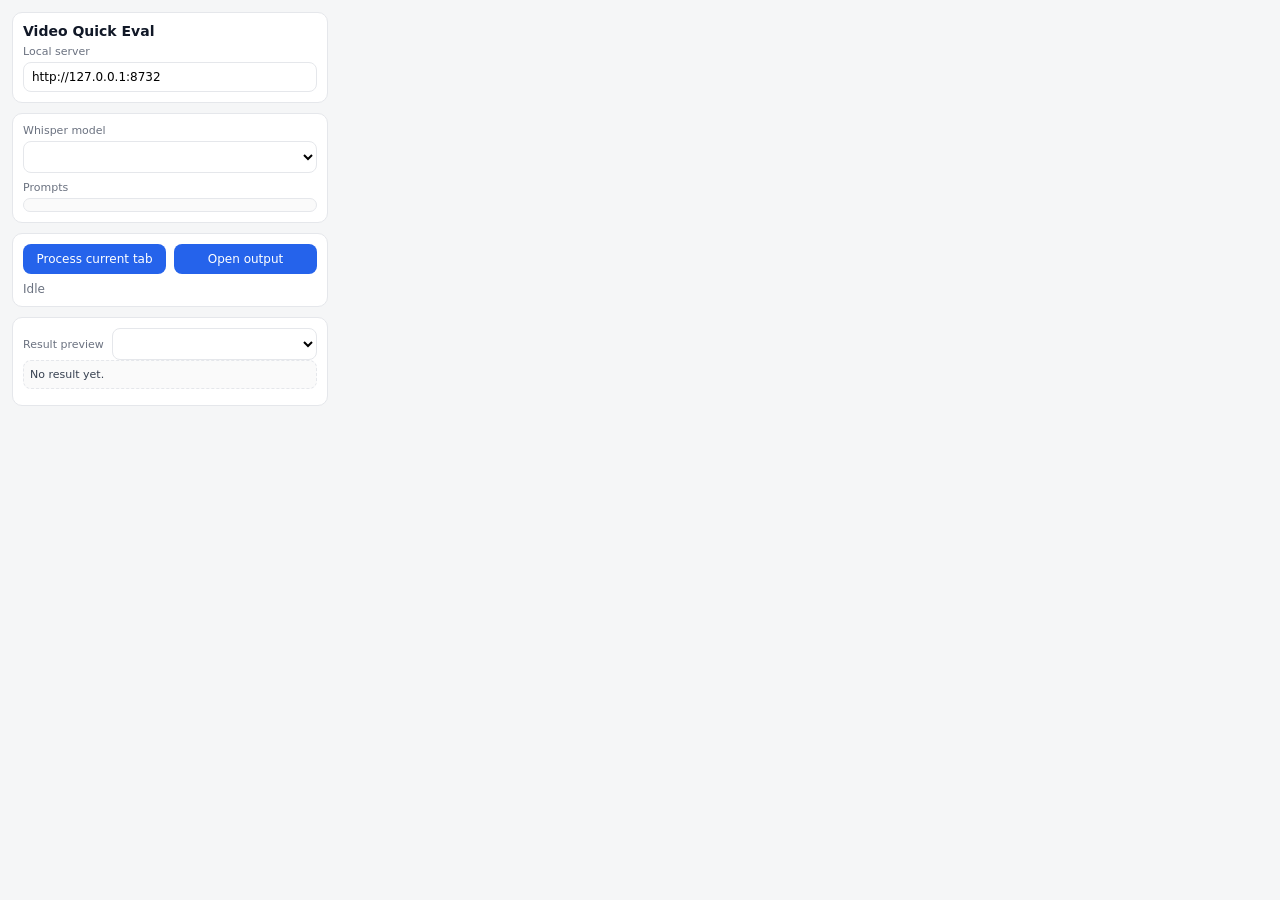
==== extension/popup.html @ 0a103cf3 "chore: initialize VideoInsightForge with V2 pipeline" ====
<!doctype html>
<html>
  <head>
    <meta charset="utf-8" />
    <title>Video Quick Eval</title>
    <style>
      :root {
        color-scheme: light;
        --bg: #f5f6f7;
        --panel: #ffffff;
        --text: #111827;
        --sub: #6b7280;
        --accent: #2563eb;
        --danger: #dc2626;
        --border: #e5e7eb;
      }
      * {
        box-sizing: border-box;
        font-family: "Segoe UI", system-ui, sans-serif;
      }
      body {
        margin: 0;
        background: var(--bg);
        color: var(--text);
        width: 340px;
      }
      .wrap {
        padding: 12px;
      }
      .card {
        background: var(--panel);
        border: 1px solid var(--border);
        border-radius: 10px;
        padding: 10px;
        margin-bottom: 10px;
      }
      h1 {
        margin: 0 0 6px 0;
        font-size: 14px;
      }
      label {
        font-size: 11px;
        color: var(--sub);
        display: block;
        margin-bottom: 4px;
      }
      input {
        width: 100%;
        padding: 7px 8px;
        border-radius: 8px;
        border: 1px solid var(--border);
        font-size: 12px;
      }
      button {
        width: 100%;
        border: none;
        background: var(--accent);
        color: white;
        padding: 8px 10px;
        border-radius: 8px;
        font-size: 12px;
        cursor: pointer;
      }
      button:disabled {
        background: #93c5fd;
        cursor: default;
      }
      .row {
        display: flex;
        gap: 8px;
      }
      select {
        width: 100%;
        padding: 7px 8px;
        border-radius: 8px;
        border: 1px solid var(--border);
        font-size: 12px;
        background: white;
      }
      .row button {
        flex: 1;
      }
      .status {
        font-size: 12px;
        color: var(--sub);
        white-space: pre-wrap;
      }
      .error {
        color: var(--danger);
      }
      .preview {
        font-size: 11px;
        line-height: 1.4;
        color: #374151;
        white-space: pre-wrap;
        max-height: 140px;
        overflow: auto;
        border: 1px dashed var(--border);
        padding: 6px;
        border-radius: 8px;
        background: #fafafa;
      }
      .path {
        font-size: 11px;
        color: var(--sub);
        word-break: break-all;
      }
      .prompt-list {
        border: 1px solid var(--border);
        border-radius: 8px;
        padding: 6px;
        max-height: 140px;
        overflow: auto;
        background: #fafafa;
        font-size: 12px;
      }
      .prompt-item {
        display: flex;
        align-items: center;
        gap: 6px;
        margin-bottom: 4px;
      }
    </style>
  </head>
  <body>
    <div class="wrap">
      <div class="card">
        <h1>Video Quick Eval</h1>
        <label for="serverUrl">Local server</label>
        <input id="serverUrl" type="text" placeholder="http://127.0.0.1:8732" />
      </div>

      <div class="card">
        <label for="modelSize">Whisper model</label>
        <select id="modelSize"></select>
        <label style="margin-top: 8px;">Prompts</label>
        <div id="promptList" class="prompt-list"></div>
      </div>

      <div class="card">
        <div class="row">
          <button id="runBtn">Process current tab</button>
          <button id="openBtn" title="Open output folder">Open output</button>
        </div>
        <div id="status" class="status" style="margin-top: 8px;">Idle</div>
      </div>

      <div class="card">
        <div class="row" style="align-items: center;">
          <label style="margin: 0;">Result preview</label>
          <select id="previewType" style="width: auto; flex: 1;"></select>
        </div>
        <div id="preview" class="preview">No result yet.</div>
        <div id="paths" class="path" style="margin-top: 6px;"></div>
      </div>
    </div>
    <script src="popup.js"></script>
  </body>
</html>
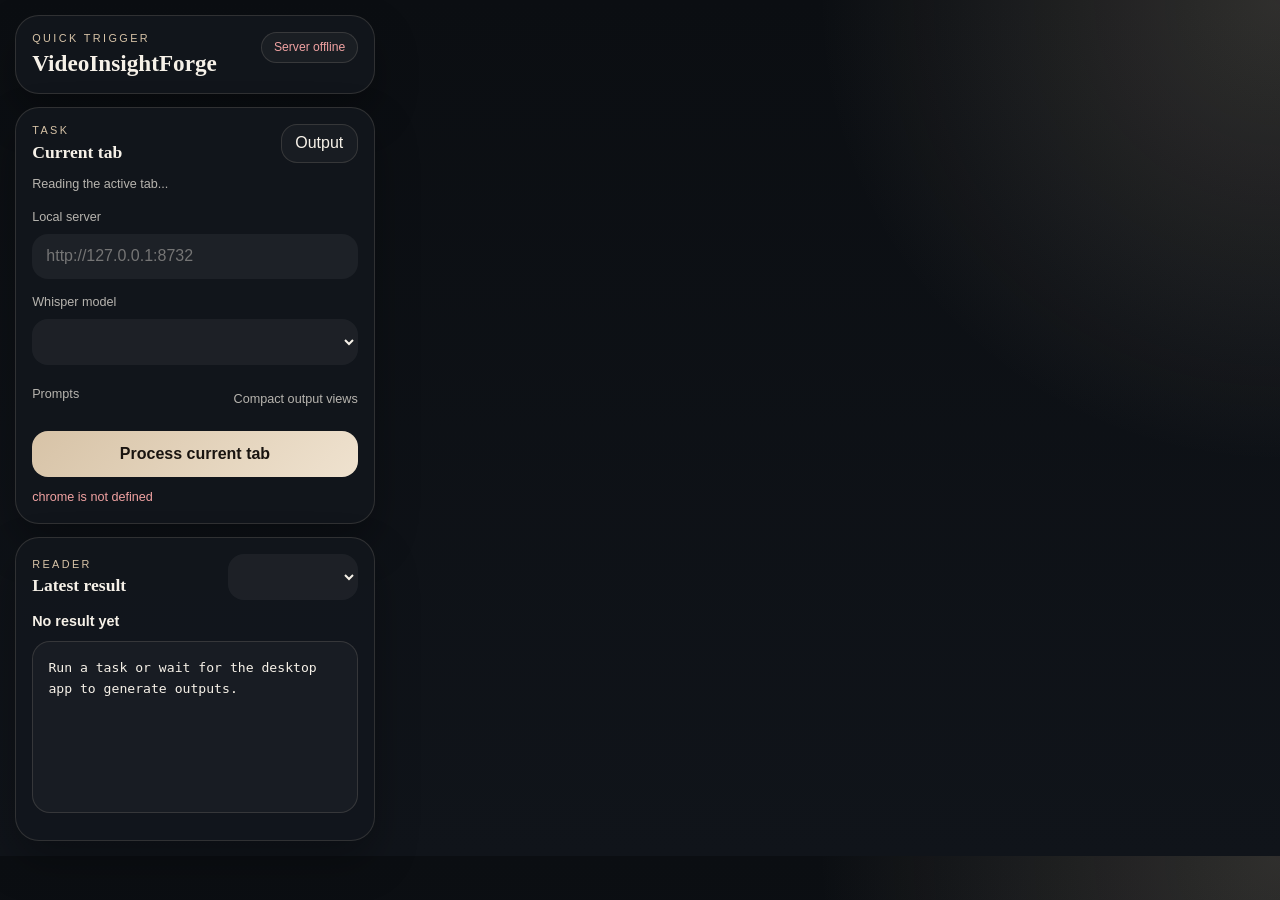
==== commit 90ad2d63: "Refine CRISPE prompt generation" ====
--- a/extension/popup.html
+++ b/extension/popup.html
@@ -1,159 +1,69 @@
 <!doctype html>
-<html>
+<html lang="zh-CN">
   <head>
     <meta charset="utf-8" />
-    <title>Video Quick Eval</title>
-    <style>
-      :root {
-        color-scheme: light;
-        --bg: #f5f6f7;
-        --panel: #ffffff;
-        --text: #111827;
-        --sub: #6b7280;
-        --accent: #2563eb;
-        --danger: #dc2626;
-        --border: #e5e7eb;
-      }
-      * {
-        box-sizing: border-box;
-        font-family: "Segoe UI", system-ui, sans-serif;
-      }
-      body {
-        margin: 0;
-        background: var(--bg);
-        color: var(--text);
-        width: 340px;
-      }
-      .wrap {
-        padding: 12px;
-      }
-      .card {
-        background: var(--panel);
-        border: 1px solid var(--border);
-        border-radius: 10px;
-        padding: 10px;
-        margin-bottom: 10px;
-      }
-      h1 {
-        margin: 0 0 6px 0;
-        font-size: 14px;
-      }
-      label {
-        font-size: 11px;
-        color: var(--sub);
-        display: block;
-        margin-bottom: 4px;
-      }
-      input {
-        width: 100%;
-        padding: 7px 8px;
-        border-radius: 8px;
-        border: 1px solid var(--border);
-        font-size: 12px;
-      }
-      button {
-        width: 100%;
-        border: none;
-        background: var(--accent);
-        color: white;
-        padding: 8px 10px;
-        border-radius: 8px;
-        font-size: 12px;
-        cursor: pointer;
-      }
-      button:disabled {
-        background: #93c5fd;
-        cursor: default;
-      }
-      .row {
-        display: flex;
-        gap: 8px;
-      }
-      select {
-        width: 100%;
-        padding: 7px 8px;
-        border-radius: 8px;
-        border: 1px solid var(--border);
-        font-size: 12px;
-        background: white;
-      }
-      .row button {
-        flex: 1;
-      }
-      .status {
-        font-size: 12px;
-        color: var(--sub);
-        white-space: pre-wrap;
-      }
-      .error {
-        color: var(--danger);
-      }
-      .preview {
-        font-size: 11px;
-        line-height: 1.4;
-        color: #374151;
-        white-space: pre-wrap;
-        max-height: 140px;
-        overflow: auto;
-        border: 1px dashed var(--border);
-        padding: 6px;
-        border-radius: 8px;
-        background: #fafafa;
-      }
-      .path {
-        font-size: 11px;
-        color: var(--sub);
-        word-break: break-all;
-      }
-      .prompt-list {
-        border: 1px solid var(--border);
-        border-radius: 8px;
-        padding: 6px;
-        max-height: 140px;
-        overflow: auto;
-        background: #fafafa;
-        font-size: 12px;
-      }
-      .prompt-item {
-        display: flex;
-        align-items: center;
-        gap: 6px;
-        margin-bottom: 4px;
-      }
-    </style>
+    <meta name="viewport" content="width=device-width, initial-scale=1" />
+    <title>VideoInsightForge</title>
+    <link rel="stylesheet" href="popup.css" />
   </head>
   <body>
-    <div class="wrap">
-      <div class="card">
-        <h1>Video Quick Eval</h1>
-        <label for="serverUrl">Local server</label>
-        <input id="serverUrl" type="text" placeholder="http://127.0.0.1:8732" />
-      </div>
+    <div class="popup-shell">
+      <header class="hero-card">
+        <div>
+          <p class="eyebrow">Quick Trigger</p>
+          <h1>VideoInsightForge</h1>
+        </div>
+        <span id="healthChip" class="status-chip muted">Connecting</span>
+      </header>
 
-      <div class="card">
-        <label for="modelSize">Whisper model</label>
-        <select id="modelSize"></select>
-        <label style="margin-top: 8px;">Prompts</label>
-        <div id="promptList" class="prompt-list"></div>
-      </div>
+      <section class="panel">
+        <div class="section-head">
+          <div>
+            <p class="eyebrow">Task</p>
+            <h2>Current tab</h2>
+          </div>
+          <button id="openBtn" class="ghost-button">Output</button>
+        </div>
 
-      <div class="card">
-        <div class="row">
-          <button id="runBtn">Process current tab</button>
-          <button id="openBtn" title="Open output folder">Open output</button>
+        <p id="tabMeta" class="support-copy">Reading the active tab...</p>
+
+        <label class="field-stack">
+          <span class="field-label">Local server</span>
+          <input id="serverUrl" class="text-input" type="text" placeholder="http://127.0.0.1:8732" />
+        </label>
+
+        <label class="field-stack">
+          <span class="field-label">Whisper model</span>
+          <select id="modelSize" class="select-input"></select>
+        </label>
+
+        <div class="field-stack">
+          <div class="split-row">
+            <span class="field-label">Prompts</span>
+            <span class="support-copy">Compact output views</span>
+          </div>
+          <div id="promptList" class="prompt-list"></div>
         </div>
-        <div id="status" class="status" style="margin-top: 8px;">Idle</div>
-      </div>
 
-      <div class="card">
-        <div class="row" style="align-items: center;">
-          <label style="margin: 0;">Result preview</label>
-          <select id="previewType" style="width: auto; flex: 1;"></select>
+        <button id="runBtn" class="primary-button">Process current tab</button>
+        <p id="status" class="support-copy">Idle</p>
+      </section>
+
+      <section class="panel">
+        <div class="section-head">
+          <div>
+            <p class="eyebrow">Reader</p>
+            <h2>Latest result</h2>
+          </div>
+          <select id="previewType" class="select-input compact-select"></select>
         </div>
-        <div id="preview" class="preview">No result yet.</div>
-        <div id="paths" class="path" style="margin-top: 6px;"></div>
-      </div>
+
+        <p id="resultTitle" class="result-title">No result yet</p>
+        <pre id="preview" class="preview-box">Run a task or wait for the desktop app to generate outputs.</pre>
+        <div id="paths" class="path-list"></div>
+      </section>
     </div>
+
     <script src="popup.js"></script>
   </body>
 </html>
--- a/extension/popup.css
+++ b/extension/popup.css
@@ -0,0 +1,245 @@
+:root {
+  color-scheme: dark;
+  --bg: #0d1014;
+  --panel: rgba(18, 22, 29, 0.96);
+  --line: rgba(234, 220, 196, 0.14);
+  --line-strong: rgba(234, 220, 196, 0.24);
+  --text: #f6f1e8;
+  --text-soft: rgba(246, 241, 232, 0.72);
+  --text-faint: rgba(246, 241, 232, 0.5);
+  --accent: #d7c3a7;
+  --accent-strong: #efe2cf;
+  --success: #a6d6b4;
+  --danger: #f1a2a2;
+  --font-body: "Aptos", "Microsoft YaHei UI", "Segoe UI", sans-serif;
+  --font-display: "Palatino Linotype", "Times New Roman", serif;
+  --font-mono: "Cascadia Mono", "Consolas", monospace;
+}
+
+* {
+  box-sizing: border-box;
+}
+
+body {
+  margin: 0;
+  width: 390px;
+  min-height: 560px;
+  background:
+    radial-gradient(circle at top right, rgba(215, 195, 167, 0.18), transparent 30%),
+    linear-gradient(180deg, #0b0e12 0%, #10141a 100%);
+  color: var(--text);
+  font-family: var(--font-body);
+}
+
+button,
+input,
+select {
+  font: inherit;
+}
+
+.popup-shell {
+  padding: 0.95rem;
+  display: flex;
+  flex-direction: column;
+  gap: 0.8rem;
+}
+
+.hero-card,
+.panel {
+  border: 1px solid var(--line);
+  border-radius: 24px;
+  background: var(--panel);
+  box-shadow: 0 20px 44px rgba(0, 0, 0, 0.28);
+}
+
+.hero-card {
+  padding: 1rem;
+  display: flex;
+  align-items: flex-start;
+  justify-content: space-between;
+  gap: 1rem;
+}
+
+.panel {
+  padding: 1rem;
+}
+
+.eyebrow {
+  margin: 0 0 0.35rem;
+  color: var(--accent);
+  font-size: 0.68rem;
+  letter-spacing: 0.22em;
+  text-transform: uppercase;
+}
+
+h1,
+h2 {
+  margin: 0;
+  font-family: var(--font-display);
+  font-weight: 600;
+}
+
+h1 {
+  font-size: 1.45rem;
+}
+
+h2 {
+  font-size: 1.1rem;
+}
+
+.section-head,
+.split-row {
+  display: flex;
+  justify-content: space-between;
+  gap: 0.8rem;
+  align-items: center;
+}
+
+.field-stack {
+  display: flex;
+  flex-direction: column;
+  gap: 0.42rem;
+  margin-top: 0.9rem;
+}
+
+.field-label,
+.support-copy {
+  color: var(--text-soft);
+  font-size: 0.79rem;
+  line-height: 1.5;
+}
+
+.support-copy {
+  margin: 0.7rem 0 0;
+}
+
+.text-input,
+.select-input {
+  width: 100%;
+  border: 1px solid transparent;
+  border-radius: 16px;
+  background: rgba(255, 255, 255, 0.05);
+  color: var(--text);
+  padding: 0.78rem 0.82rem;
+  outline: none;
+}
+
+.compact-select {
+  width: 130px;
+}
+
+.primary-button,
+.ghost-button,
+.prompt-item {
+  border-radius: 16px;
+  transition: transform 160ms ease, border-color 160ms ease, background 160ms ease;
+}
+
+.primary-button {
+  width: 100%;
+  border: none;
+  background: linear-gradient(135deg, var(--accent), var(--accent-strong));
+  color: #191410;
+  padding: 0.88rem 1rem;
+  margin-top: 0.95rem;
+  cursor: pointer;
+  font-weight: 700;
+}
+
+.ghost-button {
+  border: 1px solid var(--line);
+  background: rgba(255, 255, 255, 0.03);
+  color: var(--text);
+  padding: 0.62rem 0.85rem;
+  cursor: pointer;
+}
+
+.primary-button:hover:not(:disabled),
+.ghost-button:hover,
+.prompt-item:hover {
+  transform: translateY(-1px);
+}
+
+.primary-button:disabled {
+  opacity: 0.5;
+  cursor: default;
+}
+
+.status-chip {
+  display: inline-flex;
+  align-items: center;
+  min-height: 1.9rem;
+  padding: 0.28rem 0.72rem;
+  border-radius: 999px;
+  border: 1px solid var(--line);
+  font-size: 0.76rem;
+  background: rgba(255, 255, 255, 0.04);
+}
+
+.status-chip.success {
+  color: var(--success);
+}
+
+.status-chip.error {
+  color: var(--danger);
+}
+
+.status-chip.muted {
+  color: var(--text-soft);
+}
+
+.prompt-list {
+  display: grid;
+  grid-template-columns: repeat(2, minmax(0, 1fr));
+  gap: 0.55rem;
+}
+
+.prompt-item {
+  display: flex;
+  gap: 0.5rem;
+  align-items: center;
+  padding: 0.7rem;
+  border: 1px solid var(--line);
+  background: rgba(255, 255, 255, 0.03);
+  color: var(--text);
+}
+
+.prompt-item input {
+  accent-color: var(--accent);
+}
+
+.preview-box {
+  margin: 0.75rem 0 0;
+  min-height: 172px;
+  max-height: 220px;
+  overflow: auto;
+  padding: 0.95rem;
+  border-radius: 18px;
+  border: 1px solid var(--line);
+  background: rgba(255, 255, 255, 0.03);
+  color: var(--text);
+  white-space: pre-wrap;
+  font-family: var(--font-mono);
+  line-height: 1.6;
+  font-size: 0.82rem;
+}
+
+.result-title {
+  margin: 0.8rem 0 0;
+  font-size: 0.9rem;
+  font-weight: 600;
+}
+
+.path-list {
+  margin-top: 0.7rem;
+  display: flex;
+  flex-direction: column;
+  gap: 0.4rem;
+}
+
+.path-item {
+  color: var(--text-faint);
+  font-size: 0.73rem;
+  line-height: 1.45;
+  word-break: break-all;
+}
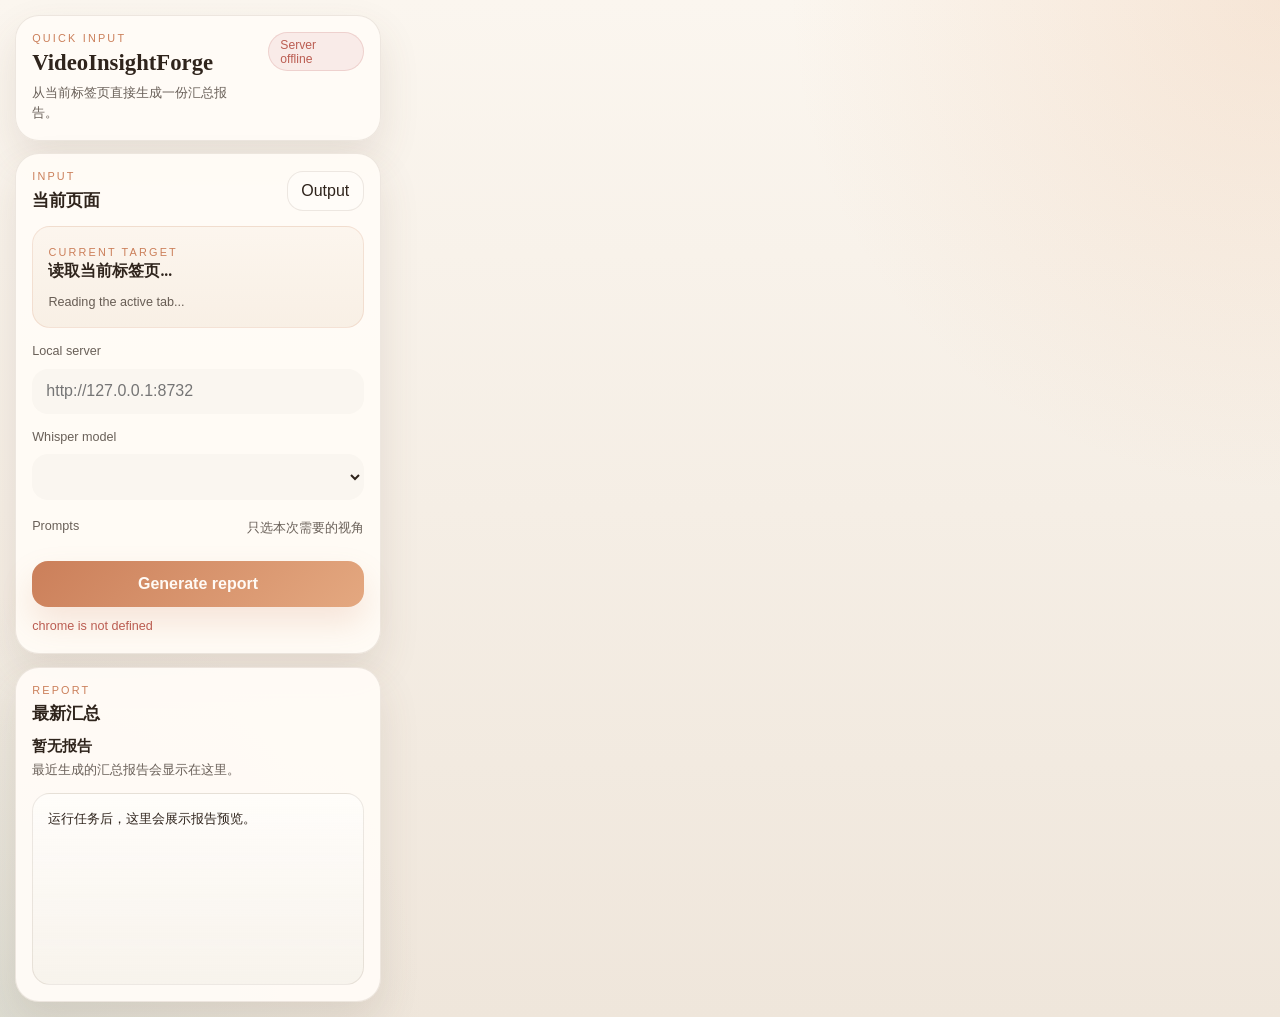
==== commit 27dc3371: "Improve prompt crafting and summary" ====
--- a/extension/popup.html
+++ b/extension/popup.html
@@ -10,8 +10,9 @@
     <div class="popup-shell">
       <header class="hero-card">
         <div>
-          <p class="eyebrow">Quick Trigger</p>
+          <p class="eyebrow">Quick Input</p>
           <h1>VideoInsightForge</h1>
+          <p class="hero-copy">从当前标签页直接生成一份汇总报告。</p>
         </div>
         <span id="healthChip" class="status-chip muted">Connecting</span>
       </header>
@@ -19,13 +20,17 @@
       <section class="panel">
         <div class="section-head">
           <div>
-            <p class="eyebrow">Task</p>
-            <h2>Current tab</h2>
+            <p class="eyebrow">Input</p>
+            <h2>当前页面</h2>
           </div>
           <button id="openBtn" class="ghost-button">Output</button>
         </div>
 
-        <p id="tabMeta" class="support-copy">Reading the active tab...</p>
+        <div class="selection-card">
+          <span class="selection-label">Current target</span>
+          <strong id="selectionHeadline">读取当前标签页...</strong>
+          <p id="tabMeta" class="support-copy">Reading the active tab...</p>
+        </div>
 
         <label class="field-stack">
           <span class="field-label">Local server</span>
@@ -40,27 +45,26 @@
         <div class="field-stack">
           <div class="split-row">
             <span class="field-label">Prompts</span>
-            <span class="support-copy">Compact output views</span>
+            <span class="support-copy compact">只选本次需要的视角</span>
           </div>
           <div id="promptList" class="prompt-list"></div>
         </div>
 
-        <button id="runBtn" class="primary-button">Process current tab</button>
+        <button id="runBtn" class="primary-button">Generate report</button>
         <p id="status" class="support-copy">Idle</p>
       </section>
 
       <section class="panel">
         <div class="section-head">
           <div>
-            <p class="eyebrow">Reader</p>
-            <h2>Latest result</h2>
+            <p class="eyebrow">Report</p>
+            <h2>最新汇总</h2>
           </div>
-          <select id="previewType" class="select-input compact-select"></select>
         </div>
 
-        <p id="resultTitle" class="result-title">No result yet</p>
-        <pre id="preview" class="preview-box">Run a task or wait for the desktop app to generate outputs.</pre>
-        <div id="paths" class="path-list"></div>
+        <p id="resultTitle" class="result-title">暂无报告</p>
+        <p id="resultMeta" class="support-copy compact">最近生成的汇总报告会显示在这里。</p>
+        <pre id="preview" class="preview-box">运行任务后，这里会展示报告预览。</pre>
       </section>
     </div>
 
--- a/extension/popup.css
+++ b/extension/popup.css
@@ -1,18 +1,20 @@
 :root {
-  color-scheme: dark;
-  --bg: #0d1014;
-  --panel: rgba(18, 22, 29, 0.96);
-  --line: rgba(234, 220, 196, 0.14);
-  --line-strong: rgba(234, 220, 196, 0.24);
-  --text: #f6f1e8;
-  --text-soft: rgba(246, 241, 232, 0.72);
-  --text-faint: rgba(246, 241, 232, 0.5);
-  --accent: #d7c3a7;
-  --accent-strong: #efe2cf;
-  --success: #a6d6b4;
-  --danger: #f1a2a2;
-  --font-body: "Aptos", "Microsoft YaHei UI", "Segoe UI", sans-serif;
-  --font-display: "Palatino Linotype", "Times New Roman", serif;
+  color-scheme: light;
+  --bg: #f6efe6;
+  --panel: rgba(255, 251, 246, 0.96);
+  --panel-soft: rgba(252, 245, 236, 0.94);
+  --line: rgba(129, 109, 89, 0.14);
+  --line-strong: rgba(129, 109, 89, 0.22);
+  --text: #2f241c;
+  --text-soft: rgba(47, 36, 28, 0.72);
+  --text-faint: rgba(47, 36, 28, 0.52);
+  --accent: #cb7f5a;
+  --accent-strong: #e4a880;
+  --accent-soft: rgba(203, 127, 90, 0.12);
+  --success: #34745d;
+  --danger: #bb5d52;
+  --font-body: "Aptos", "Microsoft YaHei UI", "Segoe UI Variable Text", sans-serif;
+  --font-display: "Palatino Linotype", "Georgia", serif;
   --font-mono: "Cascadia Mono", "Consolas", monospace;
 }
 
@@ -22,11 +24,12 @@
 
 body {
   margin: 0;
-  width: 390px;
-  min-height: 560px;
+  width: 396px;
+  min-height: 620px;
   background:
-    radial-gradient(circle at top right, rgba(215, 195, 167, 0.18), transparent 30%),
-    linear-gradient(180deg, #0b0e12 0%, #10141a 100%);
+    radial-gradient(circle at top right, rgba(229, 171, 126, 0.22), transparent 30%),
+    radial-gradient(circle at bottom left, rgba(140, 175, 166, 0.18), transparent 26%),
+    linear-gradient(180deg, #fbf6ef 0%, #efe6db 100%);
   color: var(--text);
   font-family: var(--font-body);
 }
@@ -49,7 +52,7 @@
   border: 1px solid var(--line);
   border-radius: 24px;
   background: var(--panel);
-  box-shadow: 0 20px 44px rgba(0, 0, 0, 0.28);
+  box-shadow: 0 18px 40px rgba(100, 77, 55, 0.12);
 }
 
 .hero-card {
@@ -60,15 +63,23 @@
   gap: 1rem;
 }
 
+.hero-copy {
+  margin: 0.45rem 0 0;
+  color: var(--text-soft);
+  font-size: 0.82rem;
+  line-height: 1.55;
+}
+
 .panel {
   padding: 1rem;
 }
 
-.eyebrow {
+.eyebrow,
+.selection-label {
   margin: 0 0 0.35rem;
   color: var(--accent);
   font-size: 0.68rem;
-  letter-spacing: 0.22em;
+  letter-spacing: 0.2em;
   text-transform: uppercase;
 }
 
@@ -80,11 +91,11 @@
 }
 
 h1 {
-  font-size: 1.45rem;
+  font-size: 1.42rem;
 }
 
 h2 {
-  font-size: 1.1rem;
+  font-size: 1.08rem;
 }
 
 .section-head,
@@ -93,6 +104,21 @@
   justify-content: space-between;
   gap: 0.8rem;
   align-items: center;
+}
+
+.selection-card {
+  margin-top: 0.9rem;
+  padding: 0.9rem 0.95rem;
+  border-radius: 18px;
+  border: 1px solid rgba(203, 127, 90, 0.16);
+  background: linear-gradient(180deg, rgba(252, 245, 237, 0.96), rgba(248, 239, 228, 0.96));
+}
+
+.selection-card strong {
+  display: block;
+  font-family: var(--font-display);
+  font-size: 0.98rem;
+  line-height: 1.45;
 }
 
 .field-stack {
@@ -106,11 +132,15 @@
 .support-copy {
   color: var(--text-soft);
   font-size: 0.79rem;
-  line-height: 1.5;
+  line-height: 1.55;
 }
 
 .support-copy {
-  margin: 0.7rem 0 0;
+  margin: 0.65rem 0 0;
+}
+
+.support-copy.compact {
+  margin-top: 0.3rem;
 }
 
 .text-input,
@@ -118,37 +148,46 @@
   width: 100%;
   border: 1px solid transparent;
   border-radius: 16px;
-  background: rgba(255, 255, 255, 0.05);
+  background: rgba(250, 246, 240, 0.96);
   color: var(--text);
   padding: 0.78rem 0.82rem;
   outline: none;
-}
-
-.compact-select {
-  width: 130px;
+  transition: border-color 160ms ease, transform 160ms ease, background 160ms ease;
+}
+
+.text-input:focus,
+.select-input:focus {
+  border-color: var(--line-strong);
+  background: #fffdf9;
+  transform: translateY(-1px);
 }
 
 .primary-button,
 .ghost-button,
 .prompt-item {
   border-radius: 16px;
-  transition: transform 160ms ease, border-color 160ms ease, background 160ms ease;
+  transition:
+    transform 160ms ease,
+    border-color 160ms ease,
+    background 160ms ease,
+    box-shadow 160ms ease;
 }
 
 .primary-button {
   width: 100%;
   border: none;
   background: linear-gradient(135deg, var(--accent), var(--accent-strong));
-  color: #191410;
+  color: #fffaf5;
   padding: 0.88rem 1rem;
   margin-top: 0.95rem;
   cursor: pointer;
   font-weight: 700;
+  box-shadow: 0 16px 32px rgba(203, 127, 90, 0.18);
 }
 
 .ghost-button {
   border: 1px solid var(--line);
-  background: rgba(255, 255, 255, 0.03);
+  background: rgba(255, 252, 248, 0.84);
   color: var(--text);
   padding: 0.62rem 0.85rem;
   cursor: pointer;
@@ -158,11 +197,13 @@
 .ghost-button:hover,
 .prompt-item:hover {
   transform: translateY(-1px);
+  box-shadow: 0 10px 22px rgba(121, 92, 67, 0.1);
 }
 
 .primary-button:disabled {
   opacity: 0.5;
   cursor: default;
+  box-shadow: none;
 }
 
 .status-chip {
@@ -173,15 +214,19 @@
   border-radius: 999px;
   border: 1px solid var(--line);
   font-size: 0.76rem;
-  background: rgba(255, 255, 255, 0.04);
+  background: rgba(255, 250, 244, 0.92);
 }
 
 .status-chip.success {
   color: var(--success);
+  border-color: rgba(52, 116, 93, 0.18);
+  background: rgba(227, 241, 235, 0.84);
 }
 
 .status-chip.error {
   color: var(--danger);
+  border-color: rgba(187, 93, 82, 0.18);
+  background: rgba(249, 233, 231, 0.9);
 }
 
 .status-chip.muted {
@@ -198,9 +243,9 @@
   display: flex;
   gap: 0.5rem;
   align-items: center;
-  padding: 0.7rem;
-  border: 1px solid var(--line);
-  background: rgba(255, 255, 255, 0.03);
+  padding: 0.72rem;
+  border: 1px solid var(--line);
+  background: rgba(255, 255, 255, 0.55);
   color: var(--text);
 }
 
@@ -208,38 +253,24 @@
   accent-color: var(--accent);
 }
 
+.result-title {
+  margin: 0.75rem 0 0;
+  font-size: 0.92rem;
+  font-weight: 600;
+}
+
 .preview-box {
   margin: 0.75rem 0 0;
-  min-height: 172px;
-  max-height: 220px;
+  min-height: 192px;
+  max-height: 260px;
   overflow: auto;
   padding: 0.95rem;
   border-radius: 18px;
   border: 1px solid var(--line);
-  background: rgba(255, 255, 255, 0.03);
+  background: linear-gradient(180deg, rgba(255, 255, 255, 0.5), rgba(247, 242, 235, 0.92));
   color: var(--text);
   white-space: pre-wrap;
   font-family: var(--font-mono);
-  line-height: 1.6;
+  line-height: 1.62;
   font-size: 0.82rem;
 }
-
-.result-title {
-  margin: 0.8rem 0 0;
-  font-size: 0.9rem;
-  font-weight: 600;
-}
-
-.path-list {
-  margin-top: 0.7rem;
-  display: flex;
-  flex-direction: column;
-  gap: 0.4rem;
-}
-
-.path-item {
-  color: var(--text-faint);
-  font-size: 0.73rem;
-  line-height: 1.45;
-  word-break: break-all;
-}
